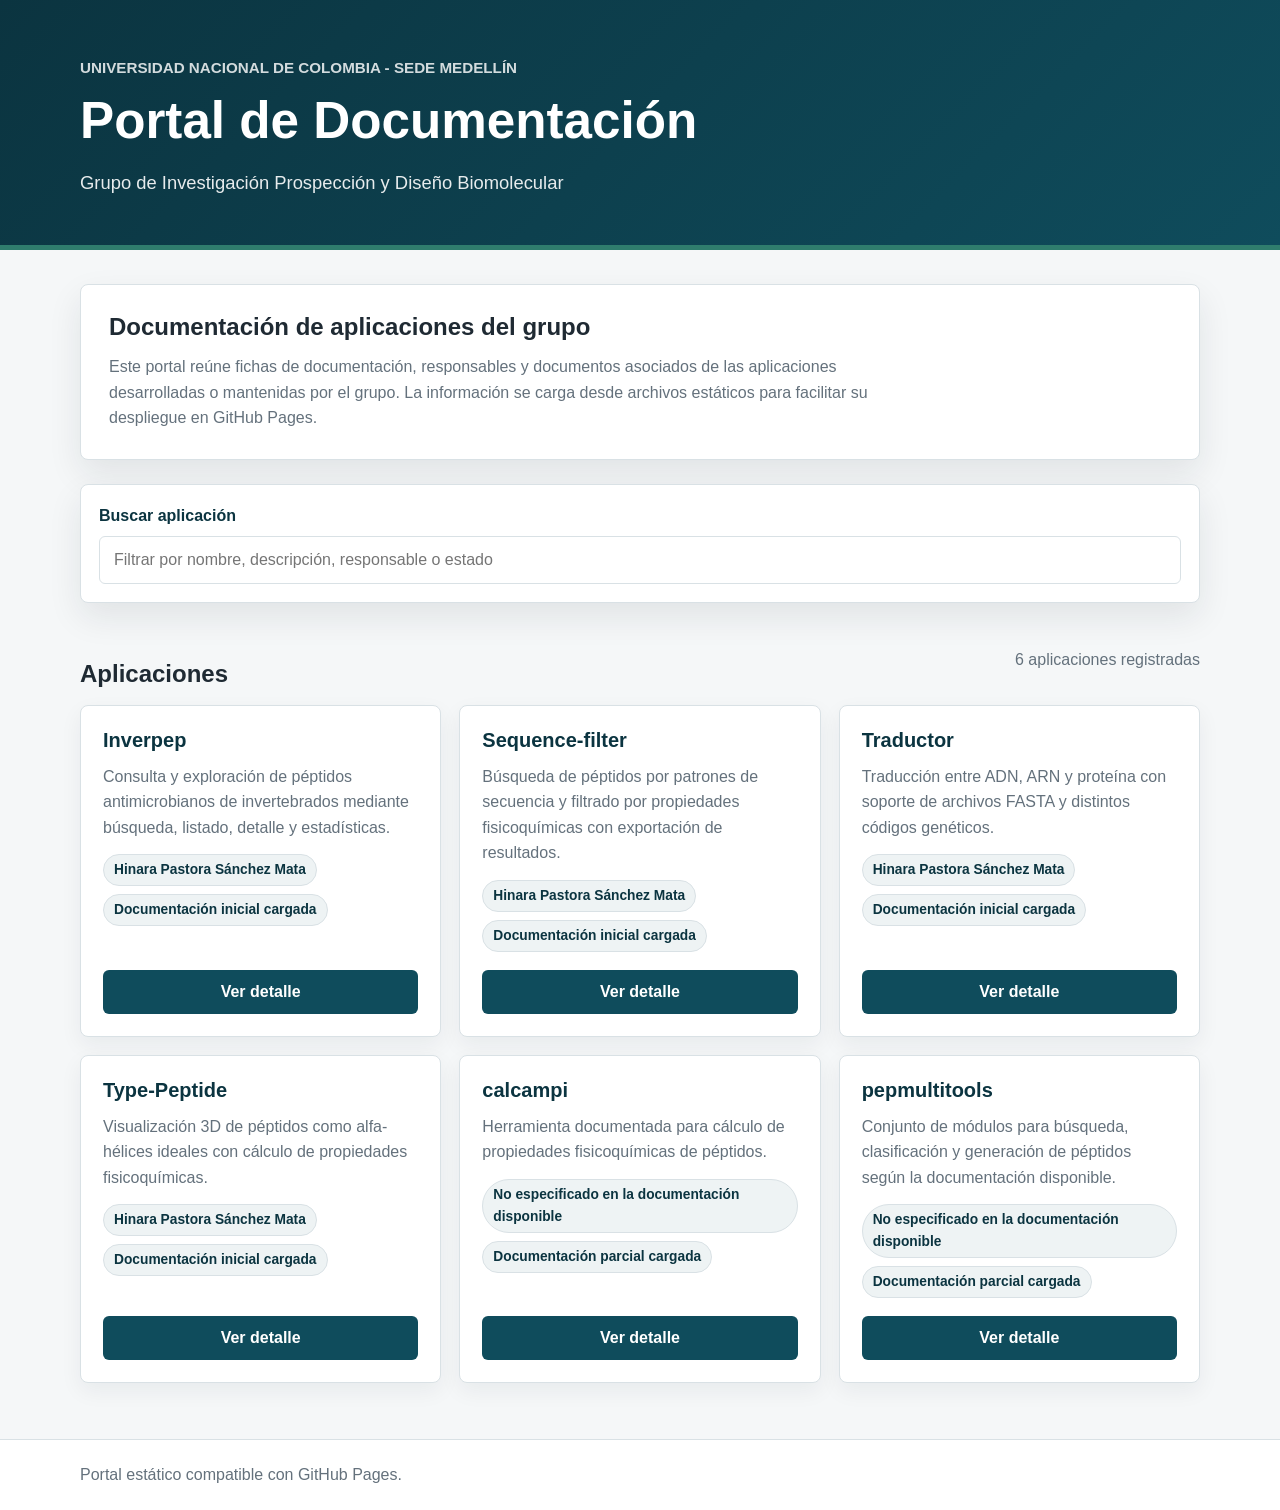
==== index.html @ 353ce3f6 "fix: correccion de rutas" ====
<!doctype html>
<html lang="es">
  <head>
    <meta charset="utf-8">
    <meta name="viewport" content="width=device-width, initial-scale=1">
    <title>Portal de Documentación</title>
    <meta
      name="description"
      content="Portal de documentación del Grupo de Investigación Prospección y Diseño Biomolecular."
    >
    <link rel="stylesheet" href="./assets/style.css">
  </head>
  <body data-page="home">
    <header class="site-header">
      <div class="container header-grid">
        <div>
          <p class="institution">Universidad Nacional de Colombia - Sede Medellín</p>
          <h1>Portal de Documentación</h1>
          <p class="subtitle">Grupo de Investigación Prospección y Diseño Biomolecular</p>
        </div>
      </div>
    </header>

    <main class="container main-content">
      <section class="intro" aria-labelledby="intro-title">
        <div>
          <h2 id="intro-title">Documentación de aplicaciones del grupo</h2>
          <p>
            Este portal reúne fichas de documentación, responsables y documentos asociados
            de las aplicaciones desarrolladas o mantenidas por el grupo. La información se
            carga desde archivos estáticos para facilitar su despliegue en GitHub Pages.
          </p>
        </div>
      </section>

      <section class="toolbar" aria-label="Filtro de aplicaciones">
        <label class="search-label" for="app-search">Buscar aplicación</label>
        <input
          id="app-search"
          class="search-input"
          type="search"
          placeholder="Filtrar por nombre, descripción, responsable o estado"
          autocomplete="off"
        >
      </section>

      <section aria-labelledby="apps-title">
        <div class="section-heading">
          <h2 id="apps-title">Aplicaciones</h2>
          <p id="apps-count" class="muted">Cargando catálogo...</p>
        </div>
        <div id="apps-list" class="cards-grid" aria-live="polite"></div>
        <p id="apps-empty" class="empty-state" hidden>No se encontraron aplicaciones para la búsqueda.</p>
      </section>
    </main>

    <footer class="site-footer">
      <div class="container">
        <p>Portal estático compatible con GitHub Pages.</p>
      </div>
    </footer>

    <script src="./assets/app.js"></script>
  </body>
</html>
---- assets/style.css ----
:root {
  --bg: #f5f7f8;
  --surface: #ffffff;
  --surface-alt: #eef3f4;
  --text: #1f2a33;
  --muted: #64717c;
  --brand: #0f4c5c;
  --brand-dark: #0b3440;
  --accent: #2f7d6d;
  --border: #d9e1e5;
  --shadow: 0 14px 34px rgba(17, 38, 49, 0.09);
  --radius: 8px;
}

* {
  box-sizing: border-box;
}

body {
  margin: 0;
  background: var(--bg);
  color: var(--text);
  font-family: Arial, Helvetica, sans-serif;
  font-size: 16px;
  line-height: 1.6;
}

a {
  color: var(--brand);
}

.container {
  width: min(1120px, calc(100% - 32px));
  margin: 0 auto;
}

.site-header {
  background: linear-gradient(135deg, var(--brand-dark), var(--brand));
  color: #ffffff;
  padding: 56px 0 48px;
  border-bottom: 5px solid var(--accent);
}

.site-header.compact {
  padding: 34px 0 30px;
}

.header-grid {
  display: grid;
  gap: 18px;
}

.institution {
  margin: 0 0 10px;
  color: rgba(255, 255, 255, 0.82);
  font-size: 0.95rem;
  font-weight: 700;
  text-transform: uppercase;
}

h1,
h2,
h3 {
  margin: 0;
  line-height: 1.2;
}

h1 {
  max-width: 820px;
  font-size: clamp(2rem, 4vw, 3.6rem);
  font-weight: 800;
}

.subtitle {
  max-width: 760px;
  margin: 16px 0 0;
  color: rgba(255, 255, 255, 0.9);
  font-size: 1.15rem;
}

.main-content {
  padding: 34px 0 56px;
}

.intro,
.toolbar,
.detail-panel {
  background: var(--surface);
  border: 1px solid var(--border);
  border-radius: var(--radius);
  box-shadow: var(--shadow);
}

.intro {
  display: grid;
  gap: 20px;
  margin-bottom: 24px;
  padding: 28px;
}

.intro p {
  max-width: 780px;
  margin: 12px 0 0;
  color: var(--muted);
}

.toolbar {
  margin-bottom: 28px;
  padding: 18px;
}

.search-label {
  display: block;
  margin-bottom: 8px;
  color: var(--brand-dark);
  font-weight: 700;
}

.search-input {
  width: 100%;
  min-height: 46px;
  border: 1px solid var(--border);
  border-radius: 6px;
  padding: 10px 14px;
  color: var(--text);
  font: inherit;
  background: #ffffff;
}

.search-input:focus {
  border-color: var(--accent);
  outline: 3px solid rgba(47, 125, 109, 0.16);
}

.section-heading {
  display: flex;
  align-items: end;
  justify-content: space-between;
  gap: 16px;
  margin-bottom: 16px;
}

.muted {
  color: var(--muted);
}

.cards-grid {
  display: grid;
  grid-template-columns: repeat(3, minmax(0, 1fr));
  gap: 18px;
}

.app-card {
  display: flex;
  min-height: 250px;
  flex-direction: column;
  justify-content: space-between;
  background: var(--surface);
  border: 1px solid var(--border);
  border-radius: var(--radius);
  padding: 22px;
  box-shadow: 0 8px 22px rgba(17, 38, 49, 0.06);
}

.app-card h3 {
  color: var(--brand-dark);
  font-size: 1.25rem;
}

.app-card p {
  margin: 12px 0;
}

.meta-row {
  display: flex;
  flex-wrap: wrap;
  gap: 8px;
  margin-top: 14px;
}

.tag {
  display: inline-flex;
  align-items: center;
  min-height: 28px;
  border: 1px solid var(--border);
  border-radius: 999px;
  padding: 4px 10px;
  background: var(--surface-alt);
  color: var(--brand-dark);
  font-size: 0.86rem;
  font-weight: 700;
}

.button,
.back-link {
  display: inline-flex;
  align-items: center;
  justify-content: center;
  min-height: 42px;
  border-radius: 6px;
  padding: 9px 14px;
  font-weight: 700;
  text-decoration: none;
}

.button {
  margin-top: 18px;
  background: var(--brand);
  color: #ffffff;
}

.button:hover,
.button:focus {
  background: var(--brand-dark);
}

.back-link {
  margin-bottom: 18px;
  border: 1px solid var(--border);
  background: var(--surface);
  color: var(--brand);
}

.detail-panel {
  padding: 30px;
}

.detail-header {
  padding-bottom: 22px;
  border-bottom: 1px solid var(--border);
}

.detail-header h2 {
  color: var(--brand-dark);
  font-size: clamp(1.8rem, 4vw, 2.7rem);
}

.detail-header p {
  max-width: 760px;
  margin: 12px 0 0;
  color: var(--muted);
}

.detail-grid {
  display: grid;
  grid-template-columns: minmax(0, 2fr) minmax(260px, 1fr);
  gap: 24px;
  margin-top: 26px;
}

.detail-section {
  margin-bottom: 24px;
}

.detail-section h3 {
  margin-bottom: 8px;
  color: var(--brand-dark);
  font-size: 1.05rem;
}

.plain-list,
.documents-list {
  margin: 0;
  padding-left: 20px;
}

.documents-list a {
  font-weight: 700;
}

.info-box {
  background: var(--surface-alt);
  border: 1px solid var(--border);
  border-radius: var(--radius);
  padding: 18px;
}

.empty-state,
.error-state {
  background: var(--surface);
  border: 1px solid var(--border);
  border-radius: var(--radius);
  padding: 18px;
  color: var(--muted);
}

.site-footer {
  border-top: 1px solid var(--border);
  padding: 22px 0;
  color: var(--muted);
  background: #ffffff;
}

.site-footer p {
  margin: 0;
}

@media (max-width: 860px) {
  .cards-grid,
  .detail-grid {
    grid-template-columns: 1fr;
  }

  .app-card {
    min-height: auto;
  }
}

@media (max-width: 620px) {
  .container {
    width: min(100% - 24px, 1120px);
  }

  .site-header {
    padding: 38px 0 34px;
  }

  .section-heading {
    align-items: start;
    flex-direction: column;
  }

  .intro,
  .detail-panel {
    padding: 22px;
  }
}
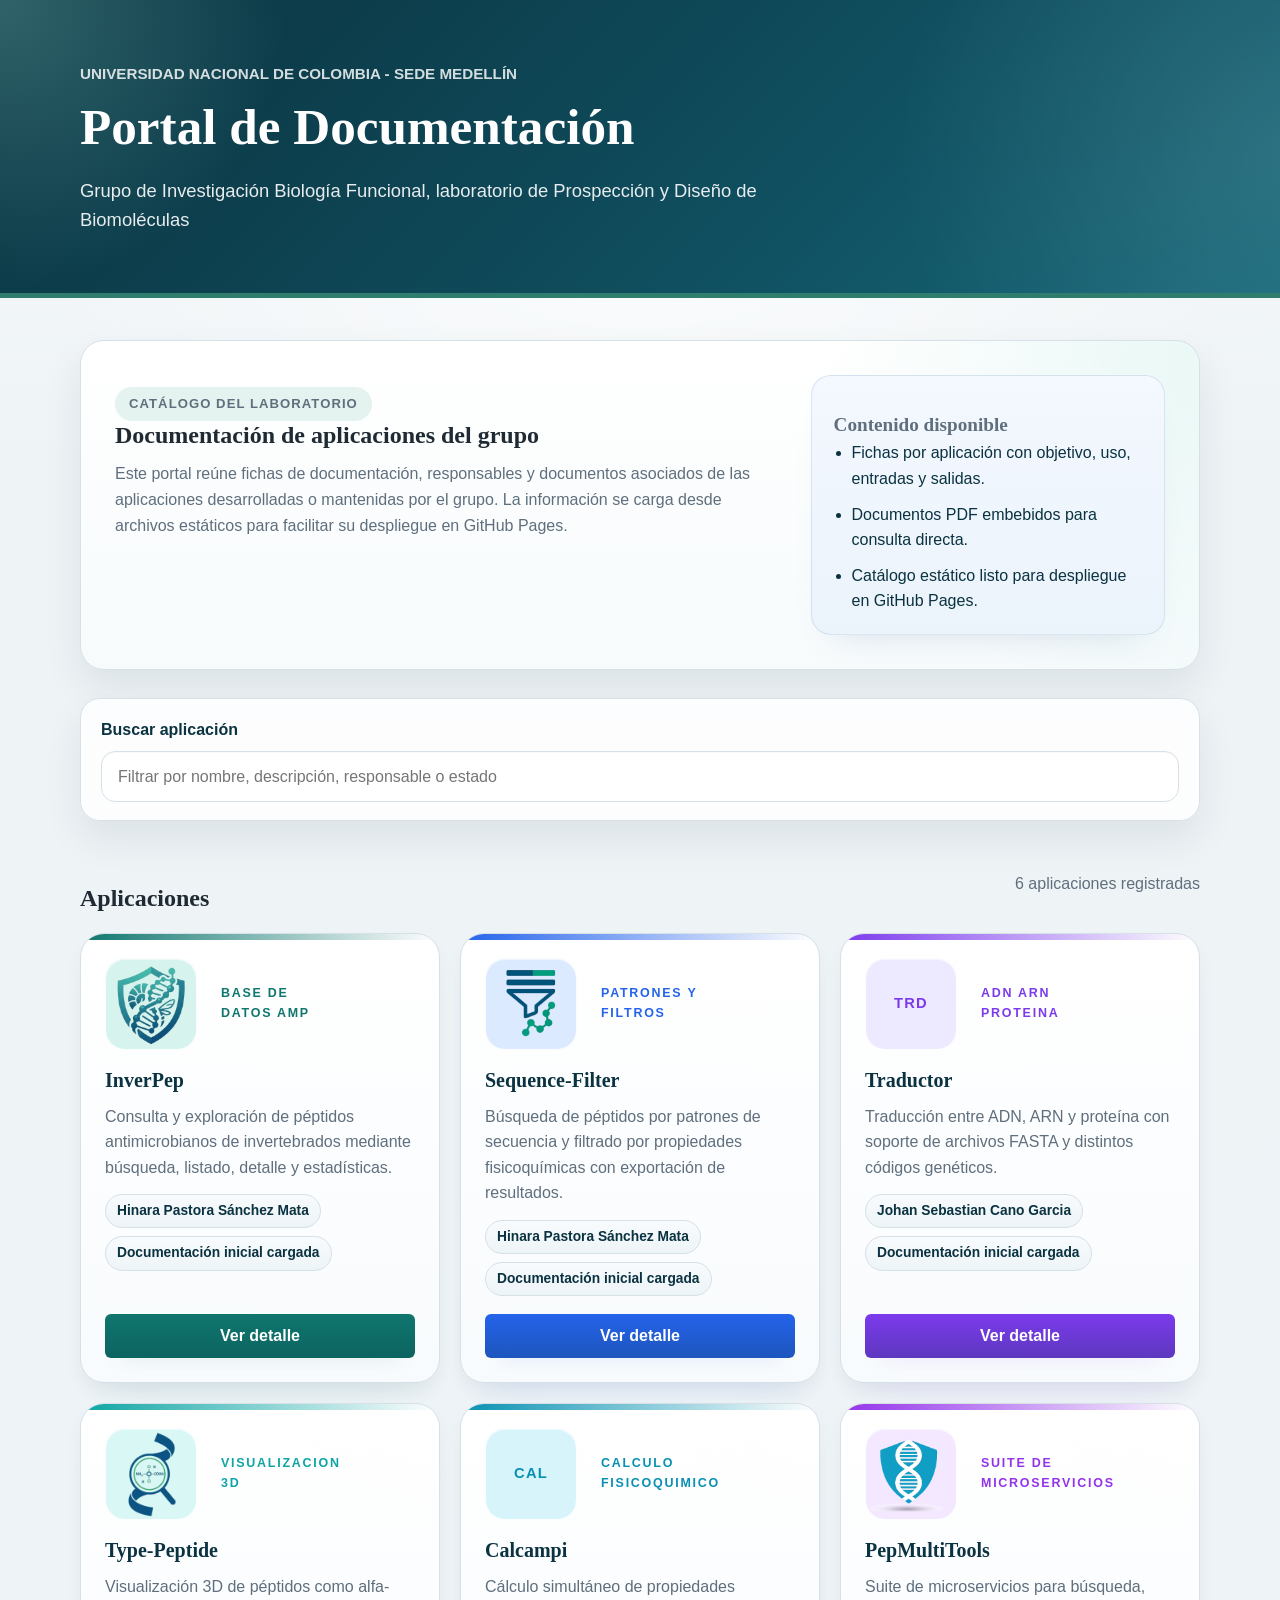
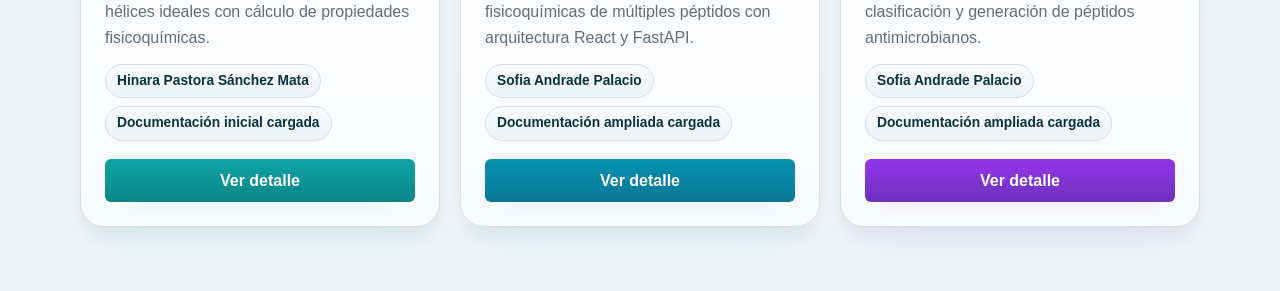
==== commit 7509a5bc: "fix: errores corregidos, logos y mejoras de diseño" ====
--- a/index.html
+++ b/index.html
@@ -6,7 +6,7 @@
     <title>Portal de Documentación</title>
     <meta
       name="description"
-      content="Portal de documentación del Grupo de Investigación Prospección y Diseño Biomolecular."
+      content="Portal de documentación del Grupo de Investigación Biología Funcional, laboratorio de Prospección y Diseño de Biomoléculas."
     >
     <link rel="stylesheet" href="./assets/style.css">
   </head>
@@ -16,20 +16,29 @@
         <div>
           <p class="institution">Universidad Nacional de Colombia - Sede Medellín</p>
           <h1>Portal de Documentación</h1>
-          <p class="subtitle">Grupo de Investigación Prospección y Diseño Biomolecular</p>
+          <p class="subtitle">Grupo de Investigación Biología Funcional, laboratorio de Prospección y Diseño de Biomoléculas</p>
         </div>
       </div>
     </header>
 
     <main class="container main-content">
       <section class="intro" aria-labelledby="intro-title">
-        <div>
+        <div class="intro-copy">
+          <p class="eyebrow">Catálogo del laboratorio</p>
           <h2 id="intro-title">Documentación de aplicaciones del grupo</h2>
           <p>
             Este portal reúne fichas de documentación, responsables y documentos asociados
             de las aplicaciones desarrolladas o mantenidas por el grupo. La información se
             carga desde archivos estáticos para facilitar su despliegue en GitHub Pages.
           </p>
+        </div>
+        <div class="intro-panel" aria-label="Resumen del portal">
+          <p class="intro-panel-title">Contenido disponible</p>
+          <ul class="intro-points">
+            <li>Fichas por aplicación con objetivo, uso, entradas y salidas.</li>
+            <li>Documentos PDF embebidos para consulta directa.</li>
+            <li>Catálogo estático listo para despliegue en GitHub Pages.</li>
+          </ul>
         </div>
       </section>
 
@@ -54,12 +63,6 @@
       </section>
     </main>
 
-    <footer class="site-footer">
-      <div class="container">
-        <p>Portal estático compatible con GitHub Pages.</p>
-      </div>
-    </footer>
-
     <script src="./assets/app.js"></script>
   </body>
 </html>
--- a/assets/style.css
+++ b/assets/style.css
@@ -1,15 +1,15 @@
 :root {
-  --bg: #f5f7f8;
+  --bg: #eef3f6;
   --surface: #ffffff;
-  --surface-alt: #eef3f4;
+  --surface-alt: #f3f7f9;
   --text: #1f2a33;
-  --muted: #64717c;
+  --muted: #5f6f7d;
   --brand: #0f4c5c;
-  --brand-dark: #0b3440;
+  --brand-dark: #0a3240;
   --accent: #2f7d6d;
-  --border: #d9e1e5;
-  --shadow: 0 14px 34px rgba(17, 38, 49, 0.09);
-  --radius: 8px;
+  --border: #d6e0e7;
+  --shadow: 0 18px 38px rgba(17, 38, 49, 0.08);
+  --radius: 12px;
 }
 
 * {
@@ -18,9 +18,11 @@
 
 body {
   margin: 0;
-  background: var(--bg);
+  background:
+    radial-gradient(circle at top, rgba(255, 255, 255, 0.9), transparent 34%),
+    linear-gradient(180deg, #f7fafb 0%, var(--bg) 24%, #edf3f6 100%);
   color: var(--text);
-  font-family: Arial, Helvetica, sans-serif;
+  font-family: "Trebuchet MS", "Segoe UI", sans-serif;
   font-size: 16px;
   line-height: 1.6;
 }
@@ -35,9 +37,12 @@
 }
 
 .site-header {
-  background: linear-gradient(135deg, var(--brand-dark), var(--brand));
+  background:
+    radial-gradient(circle at top left, rgba(143, 223, 211, 0.28), transparent 22%),
+    radial-gradient(circle at right, rgba(255, 255, 255, 0.1), transparent 30%),
+    linear-gradient(135deg, #0b3340, #0f4c5c 56%, #156779);
   color: #ffffff;
-  padding: 56px 0 48px;
+  padding: 62px 0 58px;
   border-bottom: 5px solid var(--accent);
 }
 
@@ -60,9 +65,11 @@
 
 h1,
 h2,
-h3 {
+h3,
+h4 {
   margin: 0;
   line-height: 1.2;
+  font-family: Georgia, "Times New Roman", serif;
 }
 
 h1 {
@@ -73,13 +80,13 @@
 
 .subtitle {
   max-width: 760px;
-  margin: 16px 0 0;
+  margin: 18px 0 0;
   color: rgba(255, 255, 255, 0.9);
   font-size: 1.15rem;
 }
 
 .main-content {
-  padding: 34px 0 56px;
+  padding: 42px 0 64px;
 }
 
 .intro,
@@ -93,9 +100,14 @@
 
 .intro {
   display: grid;
-  gap: 20px;
-  margin-bottom: 24px;
-  padding: 28px;
+  grid-template-columns: minmax(0, 1.7fr) minmax(260px, 0.9fr);
+  gap: 26px;
+  margin-bottom: 28px;
+  padding: 34px;
+  border-radius: 24px;
+  background:
+    radial-gradient(circle at top right, rgba(160, 225, 214, 0.22), transparent 32%),
+    linear-gradient(180deg, #ffffff, #f7fbfc);
 }
 
 .intro p {
@@ -104,9 +116,57 @@
   color: var(--muted);
 }
 
+.intro-copy {
+  max-width: 720px;
+}
+
+.eyebrow {
+  display: inline-flex;
+  align-items: center;
+  min-height: 34px;
+  margin: 0 0 14px;
+  border-radius: 999px;
+  padding: 6px 14px;
+  background: #e4f3ef;
+  color: #0e5d5c;
+  font-size: 0.82rem;
+  font-weight: 800;
+  letter-spacing: 0.08em;
+  text-transform: uppercase;
+}
+
+.intro-panel {
+  border: 1px solid rgba(120, 149, 186, 0.2);
+  border-radius: 20px;
+  padding: 22px 22px 20px;
+  background: linear-gradient(180deg, #f4f8ff, #ebf3fb);
+  color: var(--brand-dark);
+  box-shadow: 0 20px 34px -24px rgba(63, 101, 145, 0.22);
+}
+
+.intro-panel-title {
+  margin: 0 0 12px;
+  font-family: Georgia, "Times New Roman", serif;
+  font-size: 1.2rem;
+  font-weight: 700;
+  color: var(--brand-dark);
+}
+
+.intro-points {
+  margin: 0;
+  padding-left: 18px;
+}
+
+.intro-points li + li {
+  margin-top: 10px;
+}
+
 .toolbar {
-  margin-bottom: 28px;
-  padding: 18px;
+  margin-bottom: 34px;
+  padding: 18px 20px;
+  border-radius: 20px;
+  background: rgba(255, 255, 255, 0.84);
+  backdrop-filter: blur(10px);
 }
 
 .search-label {
@@ -118,13 +178,14 @@
 
 .search-input {
   width: 100%;
-  min-height: 46px;
-  border: 1px solid var(--border);
-  border-radius: 6px;
-  padding: 10px 14px;
+  min-height: 50px;
+  border: 1px solid var(--border);
+  border-radius: 14px;
+  padding: 12px 16px;
   color: var(--text);
   font: inherit;
   background: #ffffff;
+  box-shadow: inset 0 1px 1px rgba(15, 76, 92, 0.03);
 }
 
 .search-input:focus {
@@ -137,7 +198,7 @@
   align-items: end;
   justify-content: space-between;
   gap: 16px;
-  margin-bottom: 16px;
+  margin-bottom: 20px;
 }
 
 .muted {
@@ -147,19 +208,46 @@
 .cards-grid {
   display: grid;
   grid-template-columns: repeat(3, minmax(0, 1fr));
-  gap: 18px;
+  gap: 20px;
 }
 
 .app-card {
+  position: relative;
   display: flex;
   min-height: 250px;
   flex-direction: column;
   justify-content: space-between;
-  background: var(--surface);
-  border: 1px solid var(--border);
-  border-radius: var(--radius);
-  padding: 22px;
-  box-shadow: 0 8px 22px rgba(17, 38, 49, 0.06);
+  background:
+    radial-gradient(circle at top right, rgba(255, 255, 255, 0.92), transparent 24%),
+    linear-gradient(180deg, #ffffff, #f8fbfd);
+  border: 1px solid var(--border);
+  border-radius: 24px;
+  padding: 24px;
+  box-shadow:
+    0 22px 34px -28px var(--app-glow, rgba(17, 38, 49, 0.16)),
+    0 10px 18px rgba(17, 38, 49, 0.04);
+  overflow: hidden;
+  transition: transform 180ms ease, box-shadow 180ms ease, border-color 180ms ease;
+}
+
+.app-card::before {
+  content: "";
+  position: absolute;
+  inset: 0 0 auto;
+  height: 6px;
+  background: linear-gradient(90deg, var(--app-accent, var(--brand)), rgba(255, 255, 255, 0));
+}
+
+.app-card::after {
+  content: none;
+}
+
+.app-card:hover {
+  transform: translateY(-3px);
+  border-color: color-mix(in srgb, var(--app-accent, var(--brand)) 22%, var(--border));
+  box-shadow:
+    0 26px 38px -26px var(--app-glow, rgba(17, 38, 49, 0.18)),
+    0 16px 24px rgba(17, 38, 49, 0.05);
 }
 
 .app-card h3 {
@@ -169,6 +257,78 @@
 
 .app-card p {
   margin: 12px 0;
+}
+
+.card-body {
+  position: relative;
+  z-index: 1;
+}
+
+.card-hero {
+  display: grid;
+  grid-template-columns: 92px minmax(0, 1fr);
+  align-items: center;
+  gap: 22px;
+  margin-bottom: 18px;
+}
+
+.card-hero-copy {
+  align-self: center;
+  padding-left: 2px;
+}
+
+.card-emblem,
+.detail-emblem {
+  display: inline-flex;
+  align-items: center;
+  justify-content: center;
+  width: 100%;
+  border-radius: 20px;
+  padding: 8px;
+  font-weight: 800;
+  letter-spacing: 0.08em;
+  color: var(--app-accent, var(--brand));
+  background: var(--app-accent-soft, var(--surface-alt));
+  border: 1px solid rgba(255, 255, 255, 0.88);
+  box-shadow: inset 0 1px 0 rgba(255, 255, 255, 0.55);
+}
+
+.card-emblem img,
+.detail-emblem img {
+  display: block;
+  max-width: 100%;
+  max-height: 100%;
+  object-fit: contain;
+  transform: scale(var(--logo-scale, 1));
+  transform-origin: center;
+}
+
+.card-emblem {
+  width: 92px;
+  height: 92px;
+  flex: 0 0 92px;
+  font-size: 0.92rem;
+}
+
+.card-emblem--image {
+  padding: 10px;
+}
+
+.card-kicker,
+.detail-kicker {
+  margin: 0;
+  color: var(--app-accent, var(--brand));
+  font-size: 0.78rem;
+  font-weight: 800;
+  letter-spacing: 0.14em;
+  text-transform: uppercase;
+}
+
+.card-kicker {
+  line-height: 1.55;
+  word-break: normal;
+  max-width: 16ch;
+  text-shadow: none;
 }
 
 .meta-row {
@@ -184,8 +344,8 @@
   min-height: 28px;
   border: 1px solid var(--border);
   border-radius: 999px;
-  padding: 4px 10px;
-  background: var(--surface-alt);
+  padding: 5px 11px;
+  background: linear-gradient(180deg, #f8fbfd, #edf4f7);
   color: var(--brand-dark);
   font-size: 0.86rem;
   font-weight: 700;
@@ -205,13 +365,25 @@
 
 .button {
   margin-top: 18px;
-  background: var(--brand);
+  background: linear-gradient(180deg, var(--app-accent, var(--brand)), color-mix(in srgb, var(--app-accent, var(--brand)) 74%, #062f3a));
   color: #ffffff;
+  box-shadow: 0 12px 22px -16px var(--app-glow, rgba(15, 76, 92, 0.4));
+}
+
+.button-secondary {
+  background: transparent;
+  color: var(--brand);
+  border: 1px solid var(--border);
 }
 
 .button:hover,
 .button:focus {
-  background: var(--brand-dark);
+  background: linear-gradient(180deg, color-mix(in srgb, var(--app-accent, var(--brand)) 92%, #ffffff 8%), color-mix(in srgb, var(--app-accent, var(--brand)) 68%, #062f3a));
+}
+
+.button-secondary:hover,
+.button-secondary:focus {
+  background: var(--surface-alt);
 }
 
 .back-link {
@@ -228,6 +400,25 @@
 .detail-header {
   padding-bottom: 22px;
   border-bottom: 1px solid var(--border);
+}
+
+.detail-hero {
+  display: flex;
+  align-items: center;
+  gap: 18px;
+  margin-bottom: 12px;
+}
+
+.detail-emblem {
+  width: 104px;
+  height: 104px;
+  flex: 0 0 104px;
+  padding: 12px;
+  font-size: 1rem;
+}
+
+.detail-emblem--image {
+  padding: 14px;
 }
 
 .detail-header h2 {
@@ -241,13 +432,17 @@
   color: var(--muted);
 }
 
-.detail-grid {
-  display: grid;
-  grid-template-columns: minmax(0, 2fr) minmax(260px, 1fr);
+.detail-overview {
+  display: grid;
+  grid-template-columns: repeat(2, minmax(0, 1fr));
   gap: 24px;
   margin-top: 26px;
 }
 
+.detail-content {
+  margin-top: 28px;
+}
+
 .detail-section {
   margin-bottom: 24px;
 }
@@ -258,21 +453,136 @@
   font-size: 1.05rem;
 }
 
-.plain-list,
+.feature-grid {
+  display: grid;
+  grid-template-columns: repeat(auto-fit, minmax(220px, 1fr));
+  gap: 16px;
+  margin-top: 16px;
+}
+
+.feature-card {
+  display: grid;
+  gap: 12px;
+  padding: 18px;
+  border: 1px solid var(--border);
+  border-radius: 16px;
+  background: linear-gradient(180deg, #ffffff, #f8fafb);
+}
+
+.feature-card h4,
+.feature-card p {
+  margin: 0;
+}
+
+.feature-logo {
+  width: auto;
+  max-width: 180px;
+  height: 56px;
+  object-fit: contain;
+  object-position: left center;
+  justify-self: start;
+}
+
+.plain-list {
+  margin: 0;
+  padding-left: 20px;
+}
+
 .documents-list {
-  margin: 0;
-  padding-left: 20px;
-}
-
-.documents-list a {
+  display: grid;
+  gap: 16px;
+}
+
+.document-card {
+  border: 1px solid var(--border);
+  border-radius: 16px;
+  padding: 16px;
+  background: linear-gradient(180deg, #ffffff, #f8fafb);
+}
+
+.document-head {
+  display: flex;
+  align-items: start;
+  justify-content: space-between;
+  gap: 14px;
+}
+
+.document-head h4 {
+  margin: 0;
+  color: var(--brand-dark);
+  font-size: 1rem;
+}
+
+.doc-badge {
+  display: inline-flex;
+  align-items: center;
+  min-height: 28px;
+  border-radius: 999px;
+  padding: 4px 10px;
+  background: var(--surface-alt);
+  color: var(--brand-dark);
+  font-size: 0.78rem;
+  font-weight: 800;
+}
+
+.document-preview {
+  margin-top: 14px;
+}
+
+.document-preview summary {
+  cursor: pointer;
+  color: var(--brand);
   font-weight: 700;
 }
 
+.pdf-viewer {
+  width: 100%;
+  height: 620px;
+  margin-top: 12px;
+  border: 1px solid var(--border);
+  border-radius: 12px;
+  background: #ffffff;
+}
+
+.document-actions {
+  display: flex;
+  flex-wrap: wrap;
+  gap: 10px;
+}
+
+.document-actions .button {
+  margin-top: 14px;
+}
+
+.contact-list {
+  display: grid;
+  gap: 12px;
+}
+
+.contact-card {
+  display: grid;
+  gap: 8px;
+  padding: 14px;
+  border: 1px solid var(--border);
+  border-radius: 12px;
+  background: #ffffff;
+}
+
+.contact-card p {
+  margin: 0;
+}
+
+.contact-card .button {
+  margin-top: 0;
+}
+
 .info-box {
-  background: var(--surface-alt);
-  border: 1px solid var(--border);
-  border-radius: var(--radius);
-  padding: 18px;
+  height: 100%;
+  background: linear-gradient(180deg, #f7fbfe, #eef4f8);
+  border: 1px solid var(--border);
+  border-radius: 20px;
+  padding: 20px;
+  box-shadow: 0 16px 28px -26px rgba(32, 66, 94, 0.28);
 }
 
 .empty-state,
@@ -288,7 +598,7 @@
   border-top: 1px solid var(--border);
   padding: 22px 0;
   color: var(--muted);
-  background: #ffffff;
+  background: rgba(255, 255, 255, 0.78);
 }
 
 .site-footer p {
@@ -296,13 +606,18 @@
 }
 
 @media (max-width: 860px) {
+  .intro,
   .cards-grid,
-  .detail-grid {
+  .detail-overview {
     grid-template-columns: 1fr;
   }
 
   .app-card {
     min-height: auto;
+  }
+
+  .pdf-viewer {
+    height: 460px;
   }
 }
 
@@ -315,6 +630,10 @@
     padding: 38px 0 34px;
   }
 
+  .intro {
+    padding: 24px;
+  }
+
   .section-heading {
     align-items: start;
     flex-direction: column;
@@ -324,4 +643,25 @@
   .detail-panel {
     padding: 22px;
   }
-}
+
+  .detail-hero,
+  .document-head {
+    align-items: flex-start;
+    flex-direction: column;
+  }
+
+  .card-hero {
+    grid-template-columns: 84px minmax(0, 1fr);
+    gap: 16px;
+  }
+
+  .card-emblem {
+    width: 84px;
+    height: 84px;
+    flex-basis: 84px;
+  }
+
+  .pdf-viewer {
+    height: 360px;
+  }
+}
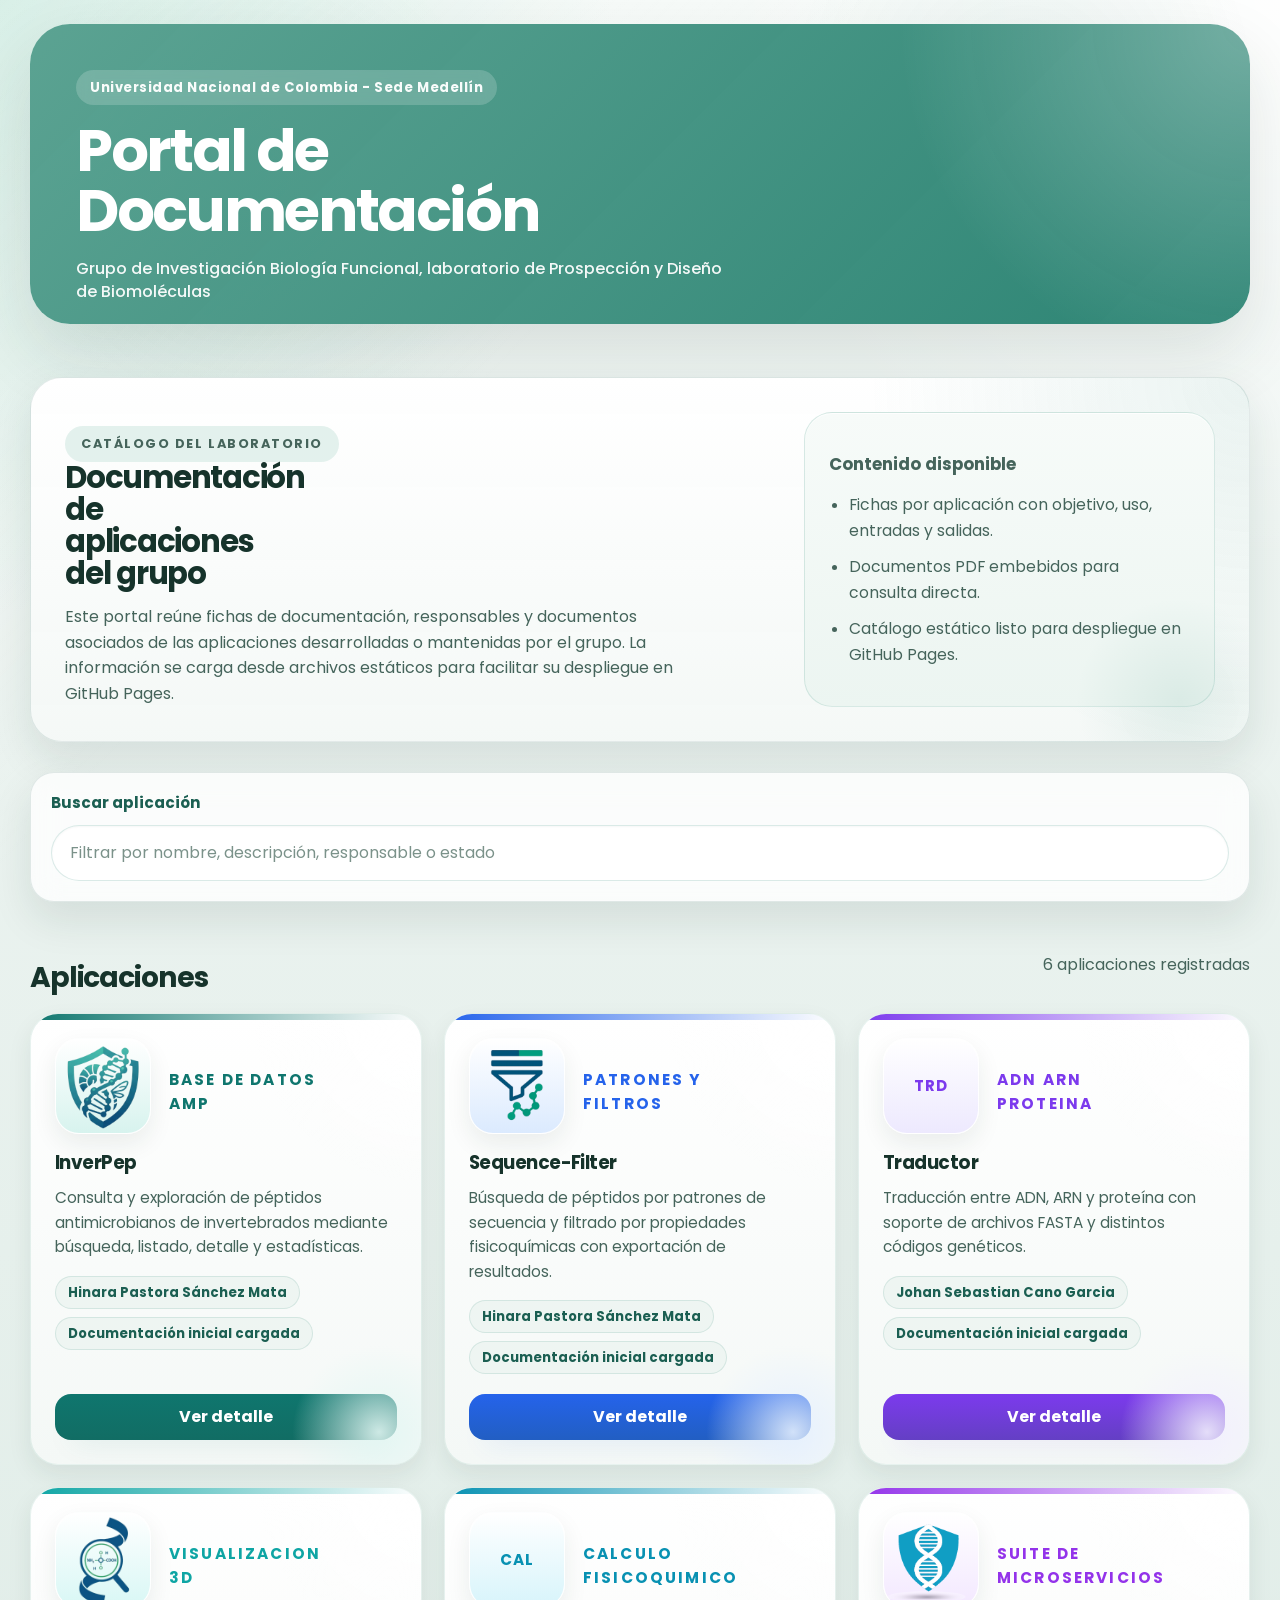
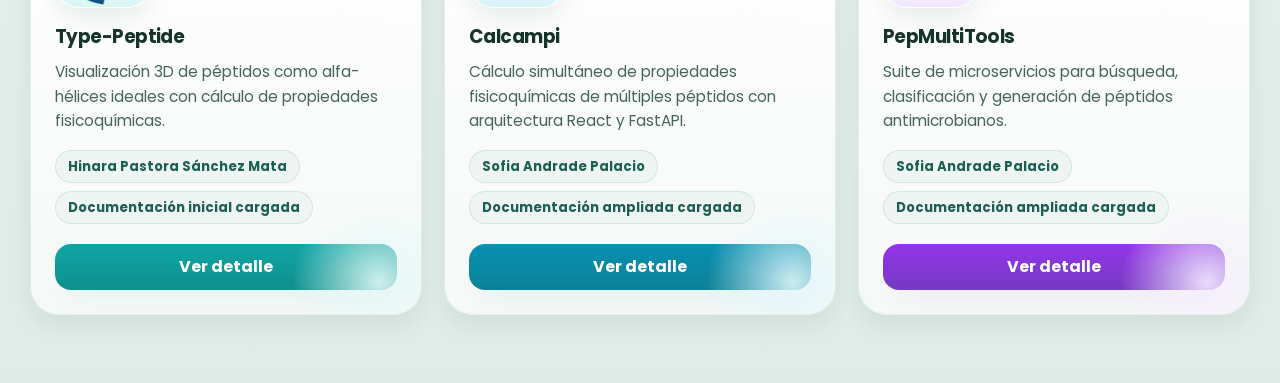
==== commit 6810d6e4: "fix: Modificación de diseño" ====
--- a/index.html
+++ b/index.html
@@ -8,6 +8,9 @@
       name="description"
       content="Portal de documentación del Grupo de Investigación Biología Funcional, laboratorio de Prospección y Diseño de Biomoléculas."
     >
+    <link rel="preconnect" href="https://fonts.googleapis.com">
+    <link rel="preconnect" href="https://fonts.gstatic.com" crossorigin>
+    <link href="https://fonts.googleapis.com/css2?family=Poppins:wght@400;500;600;700&display=swap" rel="stylesheet">
     <link rel="stylesheet" href="./assets/style.css">
   </head>
   <body data-page="home">
--- a/assets/style.css
+++ b/assets/style.css
@@ -1,66 +1,133 @@
 :root {
-  --bg: #eef3f6;
-  --surface: #ffffff;
-  --surface-alt: #f3f7f9;
-  --text: #1f2a33;
-  --muted: #5f6f7d;
-  --brand: #0f4c5c;
-  --brand-dark: #0a3240;
-  --accent: #2f7d6d;
-  --border: #d6e0e7;
-  --shadow: 0 18px 38px rgba(17, 38, 49, 0.08);
-  --radius: 12px;
+  --bg: #edf4f1;
+  --bg-strong: #dfece7;
+  --surface: rgba(255, 255, 255, 0.92);
+  --surface-strong: #ffffff;
+  --surface-soft: #f4f8f6;
+  --surface-mint: #ecf5f1;
+  --text: #16332b;
+  --text-soft: #45645b;
+  --brand: #58a190;
+  --brand-dark: #25806f;
+  --brand-deep: #1b5f52;
+  --border: rgba(58, 109, 97, 0.14);
+  --shadow-lg: 0 30px 70px rgba(22, 51, 43, 0.12);
+  --shadow-md: 0 18px 40px rgba(22, 51, 43, 0.1);
+  --shadow-sm: 0 10px 24px rgba(22, 51, 43, 0.08);
+  --radius-xl: 32px;
+  --radius-lg: 24px;
+  --radius-md: 18px;
+  --radius-sm: 14px;
+  --container: 1220px;
 }
 
 * {
   box-sizing: border-box;
 }
 
+html {
+  scroll-behavior: smooth;
+}
+
 body {
   margin: 0;
+  min-height: 100vh;
   background:
-    radial-gradient(circle at top, rgba(255, 255, 255, 0.9), transparent 34%),
-    linear-gradient(180deg, #f7fafb 0%, var(--bg) 24%, #edf3f6 100%);
+    radial-gradient(circle at top left, rgba(129, 206, 180, 0.34), transparent 26%),
+    radial-gradient(circle at top right, rgba(255, 255, 255, 0.85), transparent 24%),
+    linear-gradient(180deg, #f7fbf9 0%, var(--bg) 26%, var(--bg-strong) 100%);
   color: var(--text);
-  font-family: "Trebuchet MS", "Segoe UI", sans-serif;
+  font-family: "Poppins", "Segoe UI", sans-serif;
   font-size: 16px;
   line-height: 1.6;
 }
 
+body::before {
+  content: "";
+  position: fixed;
+  inset: 0;
+  pointer-events: none;
+  background:
+    linear-gradient(135deg, rgba(255, 255, 255, 0.22), transparent 40%),
+    radial-gradient(circle at 20% 20%, rgba(88, 161, 144, 0.08), transparent 20%),
+    radial-gradient(circle at 80% 10%, rgba(37, 128, 111, 0.07), transparent 18%);
+  z-index: -1;
+}
+
 a {
-  color: var(--brand);
+  color: var(--brand-dark);
+}
+
+img {
+  max-width: 100%;
 }
 
 .container {
-  width: min(1120px, calc(100% - 32px));
+  width: min(var(--container), calc(100% - 32px));
   margin: 0 auto;
 }
 
 .site-header {
+  position: relative;
+  padding: 36px 0 22px;
+}
+
+.site-header::after {
+  content: "";
+  position: absolute;
+  inset: 24px auto auto 50%;
+  width: min(var(--container), calc(100% - 32px));
+  height: 300px;
+  transform: translateX(-50%);
+  border-radius: 40px;
   background:
-    radial-gradient(circle at top left, rgba(143, 223, 211, 0.28), transparent 22%),
-    radial-gradient(circle at right, rgba(255, 255, 255, 0.1), transparent 30%),
-    linear-gradient(135deg, #0b3340, #0f4c5c 56%, #156779);
-  color: #ffffff;
-  padding: 62px 0 58px;
-  border-bottom: 5px solid var(--accent);
-}
-
-.site-header.compact {
-  padding: 34px 0 30px;
-}
-
-.header-grid {
-  display: grid;
-  gap: 18px;
+    radial-gradient(circle at top right, rgba(255, 255, 255, 0.3), transparent 28%),
+    linear-gradient(135deg, rgba(88, 161, 144, 0.98), rgba(37, 128, 111, 0.96));
+  box-shadow: var(--shadow-lg);
+  z-index: -1;
+}
+
+.site-header.compact::after {
+  height: 210px;
+}
+
+.header-grid,
+.site-header.compact .container {
+  position: relative;
+  min-height: 262px;
+  padding: 34px clamp(24px, 4vw, 46px);
+  border-radius: 40px;
+  display: flex;
+  align-items: center;
+}
+
+.site-header.compact .container {
+  min-height: 210px;
+}
+
+.header-grid > div,
+.site-header.compact .container > * {
+  position: relative;
+  z-index: 1;
+}
+
+.header-grid > div {
+  max-width: 880px;
 }
 
 .institution {
-  margin: 0 0 10px;
-  color: rgba(255, 255, 255, 0.82);
-  font-size: 0.95rem;
-  font-weight: 700;
-  text-transform: uppercase;
+  display: inline-flex;
+  align-items: center;
+  min-height: 34px;
+  margin: 0 0 16px;
+  padding: 7px 14px;
+  border-radius: 999px;
+  background: rgba(255, 255, 255, 0.18);
+  color: rgba(255, 255, 255, 0.96);
+  font-size: 0.82rem;
+  font-weight: 700;
+  letter-spacing: 0.04em;
+  backdrop-filter: blur(8px);
 }
 
 h1,
@@ -68,93 +135,140 @@
 h3,
 h4 {
   margin: 0;
-  line-height: 1.2;
-  font-family: Georgia, "Times New Roman", serif;
+  line-height: 1.14;
+  font-family: "Poppins", "Segoe UI", sans-serif;
 }
 
 h1 {
-  max-width: 820px;
-  font-size: clamp(2rem, 4vw, 3.6rem);
-  font-weight: 800;
+  max-width: 12ch;
+  color: #ffffff;
+  font-size: clamp(2.15rem, 4.6vw, 3.75rem);
+  font-weight: 700;
+  line-height: 1.02;
+  letter-spacing: -0.04em;
+  text-wrap: balance;
+  overflow-wrap: anywhere;
 }
 
 .subtitle {
-  max-width: 760px;
-  margin: 18px 0 0;
-  color: rgba(255, 255, 255, 0.9);
-  font-size: 1.15rem;
+  max-width: 680px;
+  margin: 16px 0 0;
+  color: rgba(255, 255, 255, 0.94);
+  font-size: clamp(0.92rem, 1.35vw, 1rem);
+  font-weight: 500;
+  line-height: 1.45;
+  text-wrap: pretty;
 }
 
 .main-content {
-  padding: 42px 0 64px;
+  padding: 18px 0 68px;
 }
 
 .intro,
 .toolbar,
-.detail-panel {
+.detail-panel,
+.empty-state,
+.error-state {
+  position: relative;
+  overflow: hidden;
   background: var(--surface);
   border: 1px solid var(--border);
-  border-radius: var(--radius);
-  box-shadow: var(--shadow);
+  box-shadow: var(--shadow-md);
+  backdrop-filter: blur(14px);
+}
+
+.intro,
+.detail-panel {
+  border-radius: var(--radius-xl);
+}
+
+.toolbar,
+.empty-state,
+.error-state {
+  border-radius: var(--radius-lg);
 }
 
 .intro {
   display: grid;
-  grid-template-columns: minmax(0, 1.7fr) minmax(260px, 0.9fr);
+  grid-template-columns: minmax(0, 1.65fr) minmax(300px, 0.95fr);
   gap: 26px;
-  margin-bottom: 28px;
+  margin-bottom: 30px;
   padding: 34px;
-  border-radius: 24px;
   background:
-    radial-gradient(circle at top right, rgba(160, 225, 214, 0.22), transparent 32%),
-    linear-gradient(180deg, #ffffff, #f7fbfc);
+    radial-gradient(circle at top right, rgba(88, 161, 144, 0.12), transparent 30%),
+    linear-gradient(180deg, rgba(255, 255, 255, 0.98), rgba(244, 248, 246, 0.96));
+}
+
+.intro::after,
+.detail-panel::after {
+  content: "";
+  position: absolute;
+  inset: auto -40px -70px auto;
+  width: 220px;
+  height: 220px;
+  border-radius: 50%;
+  background: radial-gradient(circle, rgba(88, 161, 144, 0.12), transparent 66%);
+  pointer-events: none;
+}
+
+.intro-copy {
+  max-width: 640px;
 }
 
 .intro p {
-  max-width: 780px;
-  margin: 12px 0 0;
-  color: var(--muted);
-}
-
-.intro-copy {
-  max-width: 720px;
+  margin: 14px 0 0;
+  color: var(--text-soft);
 }
 
 .eyebrow {
   display: inline-flex;
   align-items: center;
-  min-height: 34px;
-  margin: 0 0 14px;
+  min-height: 36px;
+  margin: 0 0 16px;
+  padding: 7px 16px;
   border-radius: 999px;
-  padding: 6px 14px;
-  background: #e4f3ef;
-  color: #0e5d5c;
-  font-size: 0.82rem;
-  font-weight: 800;
-  letter-spacing: 0.08em;
+  background: #e3f1ed;
+  color: var(--brand-dark);
+  font-size: 0.8rem;
+  font-weight: 700;
+  letter-spacing: 0.12em;
   text-transform: uppercase;
 }
 
+.intro h2 {
+  max-width: 10ch;
+  font-size: clamp(1.2rem, 2.4vw, 2.2rem);
+  font-weight: 700;
+  line-height: 1.04;
+  letter-spacing: -0.04em;
+  text-wrap: balance;
+}
+
 .intro-panel {
-  border: 1px solid rgba(120, 149, 186, 0.2);
-  border-radius: 20px;
-  padding: 22px 22px 20px;
-  background: linear-gradient(180deg, #f4f8ff, #ebf3fb);
-  color: var(--brand-dark);
-  box-shadow: 0 20px 34px -24px rgba(63, 101, 145, 0.22);
+  display: grid;
+  gap: 14px;
+  align-content: start;
+  padding: 24px;
+  border-radius: 28px;
+  background:
+    linear-gradient(180deg, #f7fbf9, #ecf5f1);
+  border: 1px solid rgba(88, 161, 144, 0.2);
+  box-shadow: inset 0 1px 0 rgba(255, 255, 255, 0.85);
 }
 
 .intro-panel-title {
-  margin: 0 0 12px;
-  font-family: Georgia, "Times New Roman", serif;
-  font-size: 1.2rem;
-  font-weight: 700;
-  color: var(--brand-dark);
+  margin: 0;
+  color: var(--brand-deep);
+  font-size: 1.05rem;
+  font-weight: 700;
 }
 
 .intro-points {
   margin: 0;
-  padding-left: 18px;
+  padding-left: 20px;
+  color: var(--text-soft);
+  font-size: 0.98rem;
+  line-height: 1.65;
 }
 
 .intro-points li + li {
@@ -163,34 +277,37 @@
 
 .toolbar {
   margin-bottom: 34px;
-  padding: 18px 20px;
-  border-radius: 20px;
-  background: rgba(255, 255, 255, 0.84);
-  backdrop-filter: blur(10px);
+  padding: 18px 20px 20px;
+  background: rgba(255, 255, 255, 0.78);
 }
 
 .search-label {
   display: block;
-  margin-bottom: 8px;
-  color: var(--brand-dark);
+  margin-bottom: 10px;
+  color: var(--brand-deep);
+  font-size: 0.95rem;
   font-weight: 700;
 }
 
 .search-input {
   width: 100%;
-  min-height: 50px;
-  border: 1px solid var(--border);
-  border-radius: 14px;
-  padding: 12px 16px;
+  min-height: 54px;
+  border: 1px solid rgba(88, 161, 144, 0.22);
+  border-radius: 999px;
+  padding: 14px 18px;
   color: var(--text);
   font: inherit;
-  background: #ffffff;
-  box-shadow: inset 0 1px 1px rgba(15, 76, 92, 0.03);
+  background: var(--surface-strong);
+  box-shadow: inset 0 1px 2px rgba(22, 51, 43, 0.04);
+}
+
+.search-input::placeholder {
+  color: #7b928a;
 }
 
 .search-input:focus {
-  border-color: var(--accent);
-  outline: 3px solid rgba(47, 125, 109, 0.16);
+  border-color: var(--brand);
+  outline: 4px solid rgba(88, 161, 144, 0.15);
 }
 
 .section-heading {
@@ -201,31 +318,35 @@
   margin-bottom: 20px;
 }
 
+.section-heading h2 {
+  font-size: clamp(1.55rem, 2.2vw, 2rem);
+  font-weight: 700;
+  letter-spacing: -0.04em;
+}
+
 .muted {
-  color: var(--muted);
+  color: var(--text-soft);
 }
 
 .cards-grid {
   display: grid;
   grid-template-columns: repeat(3, minmax(0, 1fr));
-  gap: 20px;
+  gap: 22px;
 }
 
 .app-card {
   position: relative;
   display: flex;
-  min-height: 250px;
+  min-height: 286px;
   flex-direction: column;
   justify-content: space-between;
+  padding: 24px;
+  border: 1px solid rgba(88, 161, 144, 0.14);
+  border-radius: 28px;
   background:
-    radial-gradient(circle at top right, rgba(255, 255, 255, 0.92), transparent 24%),
-    linear-gradient(180deg, #ffffff, #f8fbfd);
-  border: 1px solid var(--border);
-  border-radius: 24px;
-  padding: 24px;
-  box-shadow:
-    0 22px 34px -28px var(--app-glow, rgba(17, 38, 49, 0.16)),
-    0 10px 18px rgba(17, 38, 49, 0.04);
+    radial-gradient(circle at top right, rgba(255, 255, 255, 0.94), transparent 28%),
+    linear-gradient(180deg, #ffffff, #f4f8f6);
+  box-shadow: var(--shadow-sm);
   overflow: hidden;
   transition: transform 180ms ease, box-shadow 180ms ease, border-color 180ms ease;
 }
@@ -239,42 +360,60 @@
 }
 
 .app-card::after {
-  content: none;
+  content: "";
+  position: absolute;
+  right: -48px;
+  bottom: -58px;
+  width: 180px;
+  height: 180px;
+  border-radius: 50%;
+  background: radial-gradient(circle, color-mix(in srgb, var(--app-accent-soft, #eaf5f2) 72%, #ffffff 28%), transparent 68%);
+  opacity: 0.9;
 }
 
 .app-card:hover {
-  transform: translateY(-3px);
-  border-color: color-mix(in srgb, var(--app-accent, var(--brand)) 22%, var(--border));
-  box-shadow:
-    0 26px 38px -26px var(--app-glow, rgba(17, 38, 49, 0.18)),
-    0 16px 24px rgba(17, 38, 49, 0.05);
-}
-
-.app-card h3 {
-  color: var(--brand-dark);
-  font-size: 1.25rem;
-}
-
-.app-card p {
-  margin: 12px 0;
-}
-
-.card-body {
+  transform: translateY(-5px);
+  border-color: color-mix(in srgb, var(--app-accent, var(--brand)) 28%, rgba(88, 161, 144, 0.18));
+  box-shadow: 0 24px 44px rgba(22, 51, 43, 0.12);
+}
+
+.card-body,
+.detail-header,
+.document-card,
+.feature-card,
+.contact-card,
+.info-box {
   position: relative;
   z-index: 1;
 }
 
+.app-card h3 {
+  color: var(--text);
+  font-size: 1.16rem;
+  font-weight: 700;
+  line-height: 1.18;
+  letter-spacing: -0.03em;
+  text-wrap: balance;
+  overflow-wrap: anywhere;
+}
+
+.app-card p {
+  margin: 12px 0 0;
+  font-size: 0.96rem;
+  line-height: 1.6;
+  overflow-wrap: anywhere;
+}
+
 .card-hero {
   display: grid;
-  grid-template-columns: 92px minmax(0, 1fr);
+  grid-template-columns: 96px minmax(0, 1fr);
   align-items: center;
-  gap: 22px;
+  gap: 18px;
   margin-bottom: 18px;
 }
 
 .card-hero-copy {
   align-self: center;
-  padding-left: 2px;
 }
 
 .card-emblem,
@@ -283,14 +422,15 @@
   align-items: center;
   justify-content: center;
   width: 100%;
-  border-radius: 20px;
-  padding: 8px;
-  font-weight: 800;
+  border-radius: 24px;
+  background: linear-gradient(180deg, #ffffff, var(--app-accent-soft, var(--surface-mint)));
+  border: 1px solid rgba(255, 255, 255, 0.95);
+  box-shadow:
+    inset 0 1px 0 rgba(255, 255, 255, 0.92),
+    0 10px 24px rgba(22, 51, 43, 0.08);
+  color: var(--app-accent, var(--brand));
+  font-weight: 700;
   letter-spacing: 0.08em;
-  color: var(--app-accent, var(--brand));
-  background: var(--app-accent-soft, var(--surface-alt));
-  border: 1px solid rgba(255, 255, 255, 0.88);
-  box-shadow: inset 0 1px 0 rgba(255, 255, 255, 0.55);
 }
 
 .card-emblem img,
@@ -304,51 +444,60 @@
 }
 
 .card-emblem {
-  width: 92px;
-  height: 92px;
-  flex: 0 0 92px;
-  font-size: 0.92rem;
-}
-
-.card-emblem--image {
+  width: 96px;
+  height: 96px;
   padding: 10px;
+  font-size: 0.95rem;
+}
+
+.detail-emblem {
+  width: 112px;
+  height: 112px;
+  flex: 0 0 112px;
+  padding: 14px;
+  font-size: 1rem;
 }
 
 .card-kicker,
 .detail-kicker {
   margin: 0;
-  color: var(--app-accent, var(--brand));
+  color: var(--app-accent, var(--brand-dark));
   font-size: 0.78rem;
-  font-weight: 800;
+  font-weight: 700;
   letter-spacing: 0.14em;
   text-transform: uppercase;
 }
 
 .card-kicker {
-  line-height: 1.55;
-  word-break: normal;
-  max-width: 16ch;
-  text-shadow: none;
+  max-width: 18ch;
+  line-height: 1.45;
 }
 
 .meta-row {
   display: flex;
   flex-wrap: wrap;
   gap: 8px;
-  margin-top: 14px;
-}
-
-.tag {
+  margin-top: 16px;
+}
+
+.tag,
+.doc-badge {
   display: inline-flex;
   align-items: center;
-  min-height: 28px;
-  border: 1px solid var(--border);
+  min-height: 30px;
   border-radius: 999px;
-  padding: 5px 11px;
-  background: linear-gradient(180deg, #f8fbfd, #edf4f7);
-  color: var(--brand-dark);
-  font-size: 0.86rem;
-  font-weight: 700;
+  padding: 5px 12px;
+  font-size: 0.82rem;
+  font-weight: 700;
+}
+
+.tag {
+  border: 1px solid rgba(88, 161, 144, 0.18);
+  background: #eef5f2;
+  color: var(--brand-deep);
+  max-width: 100%;
+  text-align: center;
+  overflow-wrap: anywhere;
 }
 
 .button,
@@ -356,41 +505,45 @@
   display: inline-flex;
   align-items: center;
   justify-content: center;
-  min-height: 42px;
-  border-radius: 6px;
-  padding: 9px 14px;
+  min-height: 46px;
+  padding: 10px 18px;
+  border-radius: 16px;
   font-weight: 700;
   text-decoration: none;
+  transition: transform 160ms ease, background-color 160ms ease, border-color 160ms ease, box-shadow 160ms ease;
 }
 
 .button {
-  margin-top: 18px;
-  background: linear-gradient(180deg, var(--app-accent, var(--brand)), color-mix(in srgb, var(--app-accent, var(--brand)) 74%, #062f3a));
+  margin-top: 20px;
+  background: linear-gradient(180deg, var(--app-accent, var(--brand)), color-mix(in srgb, var(--app-accent, var(--brand)) 76%, #184f43));
   color: #ffffff;
-  box-shadow: 0 12px 22px -16px var(--app-glow, rgba(15, 76, 92, 0.4));
-}
-
-.button-secondary {
-  background: transparent;
-  color: var(--brand);
-  border: 1px solid var(--border);
+  box-shadow: 0 16px 28px -18px var(--app-glow, rgba(88, 161, 144, 0.42));
 }
 
 .button:hover,
 .button:focus {
-  background: linear-gradient(180deg, color-mix(in srgb, var(--app-accent, var(--brand)) 92%, #ffffff 8%), color-mix(in srgb, var(--app-accent, var(--brand)) 68%, #062f3a));
+  transform: translateY(-1px);
+  background: linear-gradient(180deg, color-mix(in srgb, var(--app-accent, var(--brand)) 90%, #ffffff 10%), color-mix(in srgb, var(--app-accent, var(--brand)) 70%, #184f43));
+}
+
+.button-secondary,
+.back-link {
+  border: 1px solid rgba(88, 161, 144, 0.18);
+  background: #ffffff;
+  color: var(--brand-dark);
+  box-shadow: none;
 }
 
 .button-secondary:hover,
-.button-secondary:focus {
-  background: var(--surface-alt);
+.button-secondary:focus,
+.back-link:hover,
+.back-link:focus {
+  transform: translateY(-1px);
+  background: #f3f8f6;
 }
 
 .back-link {
   margin-bottom: 18px;
-  border: 1px solid var(--border);
-  background: var(--surface);
-  color: var(--brand);
 }
 
 .detail-panel {
@@ -398,8 +551,8 @@
 }
 
 .detail-header {
-  padding-bottom: 22px;
-  border-bottom: 1px solid var(--border);
+  padding: 0 0 24px;
+  border-bottom: 1px solid rgba(88, 161, 144, 0.14);
 }
 
 .detail-hero {
@@ -409,68 +562,83 @@
   margin-bottom: 12px;
 }
 
-.detail-emblem {
-  width: 104px;
-  height: 104px;
-  flex: 0 0 104px;
-  padding: 12px;
-  font-size: 1rem;
-}
-
-.detail-emblem--image {
-  padding: 14px;
-}
-
 .detail-header h2 {
-  color: var(--brand-dark);
-  font-size: clamp(1.8rem, 4vw, 2.7rem);
+  margin-top: 6px;
+  color: var(--text);
+  font-size: clamp(1.85rem, 3.2vw, 2.6rem);
+  font-weight: 700;
+  line-height: 1.05;
+  letter-spacing: -0.04em;
+  text-wrap: balance;
+  overflow-wrap: anywhere;
 }
 
 .detail-header p {
   max-width: 760px;
   margin: 12px 0 0;
-  color: var(--muted);
+  color: var(--text-soft);
+  font-size: 1rem;
+  line-height: 1.7;
 }
 
 .detail-overview {
   display: grid;
   grid-template-columns: repeat(2, minmax(0, 1fr));
-  gap: 24px;
-  margin-top: 26px;
+  gap: 22px;
+  margin-top: 28px;
 }
 
 .detail-content {
-  margin-top: 28px;
+  margin-top: 30px;
 }
 
 .detail-section {
-  margin-bottom: 24px;
+  margin-bottom: 26px;
 }
 
 .detail-section h3 {
-  margin-bottom: 8px;
-  color: var(--brand-dark);
-  font-size: 1.05rem;
+  margin-bottom: 10px;
+  color: var(--brand-deep);
+  font-size: 1rem;
+  font-weight: 700;
+}
+
+.feature-grid,
+.documents-list,
+.contact-list {
+  display: grid;
+  gap: 16px;
 }
 
 .feature-grid {
-  display: grid;
-  grid-template-columns: repeat(auto-fit, minmax(220px, 1fr));
-  gap: 16px;
+  grid-template-columns: repeat(auto-fit, minmax(240px, 1fr));
   margin-top: 16px;
+}
+
+.feature-card,
+.document-card,
+.contact-card,
+.info-box {
+  border: 1px solid rgba(88, 161, 144, 0.16);
+  border-radius: 24px;
+  background: linear-gradient(180deg, #ffffff, #f4f8f6);
+  box-shadow: inset 0 1px 0 rgba(255, 255, 255, 0.85);
+}
+
+.feature-card,
+.document-card {
+  padding: 18px;
 }
 
 .feature-card {
   display: grid;
   gap: 12px;
-  padding: 18px;
-  border: 1px solid var(--border);
-  border-radius: 16px;
-  background: linear-gradient(180deg, #ffffff, #f8fafb);
 }
 
 .feature-card h4,
-.feature-card p {
+.feature-card p,
+.contact-card p,
+.document-head h4 {
   margin: 0;
 }
 
@@ -486,18 +654,7 @@
 .plain-list {
   margin: 0;
   padding-left: 20px;
-}
-
-.documents-list {
-  display: grid;
-  gap: 16px;
-}
-
-.document-card {
-  border: 1px solid var(--border);
-  border-radius: 16px;
-  padding: 16px;
-  background: linear-gradient(180deg, #ffffff, #f8fafb);
+  color: var(--text-soft);
 }
 
 .document-head {
@@ -508,21 +665,16 @@
 }
 
 .document-head h4 {
-  margin: 0;
-  color: var(--brand-dark);
-  font-size: 1rem;
+  color: var(--text);
+  font-size: 0.98rem;
+  font-weight: 700;
+  line-height: 1.3;
+  overflow-wrap: anywhere;
 }
 
 .doc-badge {
-  display: inline-flex;
-  align-items: center;
-  min-height: 28px;
-  border-radius: 999px;
-  padding: 4px 10px;
-  background: var(--surface-alt);
-  color: var(--brand-dark);
-  font-size: 0.78rem;
-  font-weight: 800;
+  background: #eaf3ef;
+  color: var(--brand-deep);
 }
 
 .document-preview {
@@ -531,7 +683,7 @@
 
 .document-preview summary {
   cursor: pointer;
-  color: var(--brand);
+  color: var(--brand-dark);
   font-weight: 700;
 }
 
@@ -539,8 +691,8 @@
   width: 100%;
   height: 620px;
   margin-top: 12px;
-  border: 1px solid var(--border);
-  border-radius: 12px;
+  border: 1px solid rgba(88, 161, 144, 0.16);
+  border-radius: 18px;
   background: #ffffff;
 }
 
@@ -554,22 +706,10 @@
   margin-top: 14px;
 }
 
-.contact-list {
-  display: grid;
-  gap: 12px;
-}
-
 .contact-card {
   display: grid;
-  gap: 8px;
-  padding: 14px;
-  border: 1px solid var(--border);
-  border-radius: 12px;
-  background: #ffffff;
-}
-
-.contact-card p {
-  margin: 0;
+  gap: 10px;
+  padding: 16px;
 }
 
 .contact-card .button {
@@ -578,34 +718,16 @@
 
 .info-box {
   height: 100%;
-  background: linear-gradient(180deg, #f7fbfe, #eef4f8);
-  border: 1px solid var(--border);
-  border-radius: 20px;
-  padding: 20px;
-  box-shadow: 0 16px 28px -26px rgba(32, 66, 94, 0.28);
+  padding: 22px;
 }
 
 .empty-state,
 .error-state {
-  background: var(--surface);
-  border: 1px solid var(--border);
-  border-radius: var(--radius);
-  padding: 18px;
-  color: var(--muted);
-}
-
-.site-footer {
-  border-top: 1px solid var(--border);
-  padding: 22px 0;
-  color: var(--muted);
-  background: rgba(255, 255, 255, 0.78);
-}
-
-.site-footer p {
-  margin: 0;
-}
-
-@media (max-width: 860px) {
+  padding: 18px 20px;
+  color: var(--text-soft);
+}
+
+@media (max-width: 980px) {
   .intro,
   .cards-grid,
   .detail-overview {
@@ -616,32 +738,68 @@
     min-height: auto;
   }
 
-  .pdf-viewer {
-    height: 460px;
-  }
-}
-
-@media (max-width: 620px) {
+  .site-header::after,
+  .site-header.compact::after,
+  .header-grid,
+  .site-header.compact .container {
+    min-height: auto;
+  }
+
+  .site-header::after {
+    height: calc(100% - 24px);
+  }
+
+  .header-grid,
+  .site-header.compact .container {
+    padding-top: 30px;
+    padding-bottom: 30px;
+  }
+}
+
+@media (max-width: 720px) {
   .container {
-    width: min(100% - 24px, 1120px);
+    width: min(100% - 24px, var(--container));
   }
 
   .site-header {
-    padding: 38px 0 34px;
-  }
-
-  .intro {
+    padding-top: 20px;
+  }
+
+  .site-header::after {
+    inset: 14px 12px auto;
+    width: auto;
+    transform: none;
+    border-radius: 30px;
+  }
+
+  .site-header.compact::after {
+    height: 190px;
+  }
+
+  .header-grid,
+  .site-header.compact .container {
+    padding: 26px 22px;
+    border-radius: 30px;
+  }
+
+  h1 {
+    max-width: 11ch;
+    font-size: clamp(1.9rem, 7.4vw, 2.7rem);
+  }
+
+  .subtitle {
+    max-width: 100%;
+    font-size: 0.92rem;
+  }
+
+  .intro,
+  .detail-panel {
     padding: 24px;
   }
 
   .section-heading {
     align-items: start;
     flex-direction: column;
-  }
-
-  .intro,
-  .detail-panel {
-    padding: 22px;
   }
 
   .detail-hero,
@@ -652,16 +810,57 @@
 
   .card-hero {
     grid-template-columns: 84px minmax(0, 1fr);
-    gap: 16px;
+    align-items: start;
   }
 
   .card-emblem {
     width: 84px;
     height: 84px;
-    flex-basis: 84px;
+  }
+
+  .detail-emblem {
+    width: 92px;
+    height: 92px;
+    flex-basis: 92px;
   }
 
   .pdf-viewer {
-    height: 360px;
-  }
-}
+    height: 400px;
+  }
+}
+
+@media (max-width: 520px) {
+  .main-content {
+    padding-top: 10px;
+    padding-bottom: 42px;
+  }
+
+  .intro,
+  .toolbar,
+  .detail-panel {
+    border-radius: 24px;
+  }
+
+  .intro h2,
+  .section-heading h2,
+  .detail-header h2 {
+    max-width: none;
+  }
+
+  .subtitle {
+    font-size: 0.88rem;
+  }
+
+  .intro h2 {
+    font-size: clamp(1.5rem, 7vw, 1.9rem);
+  }
+
+  .button,
+  .back-link {
+    width: 100%;
+  }
+
+  .pdf-viewer {
+    height: 320px;
+  }
+}
